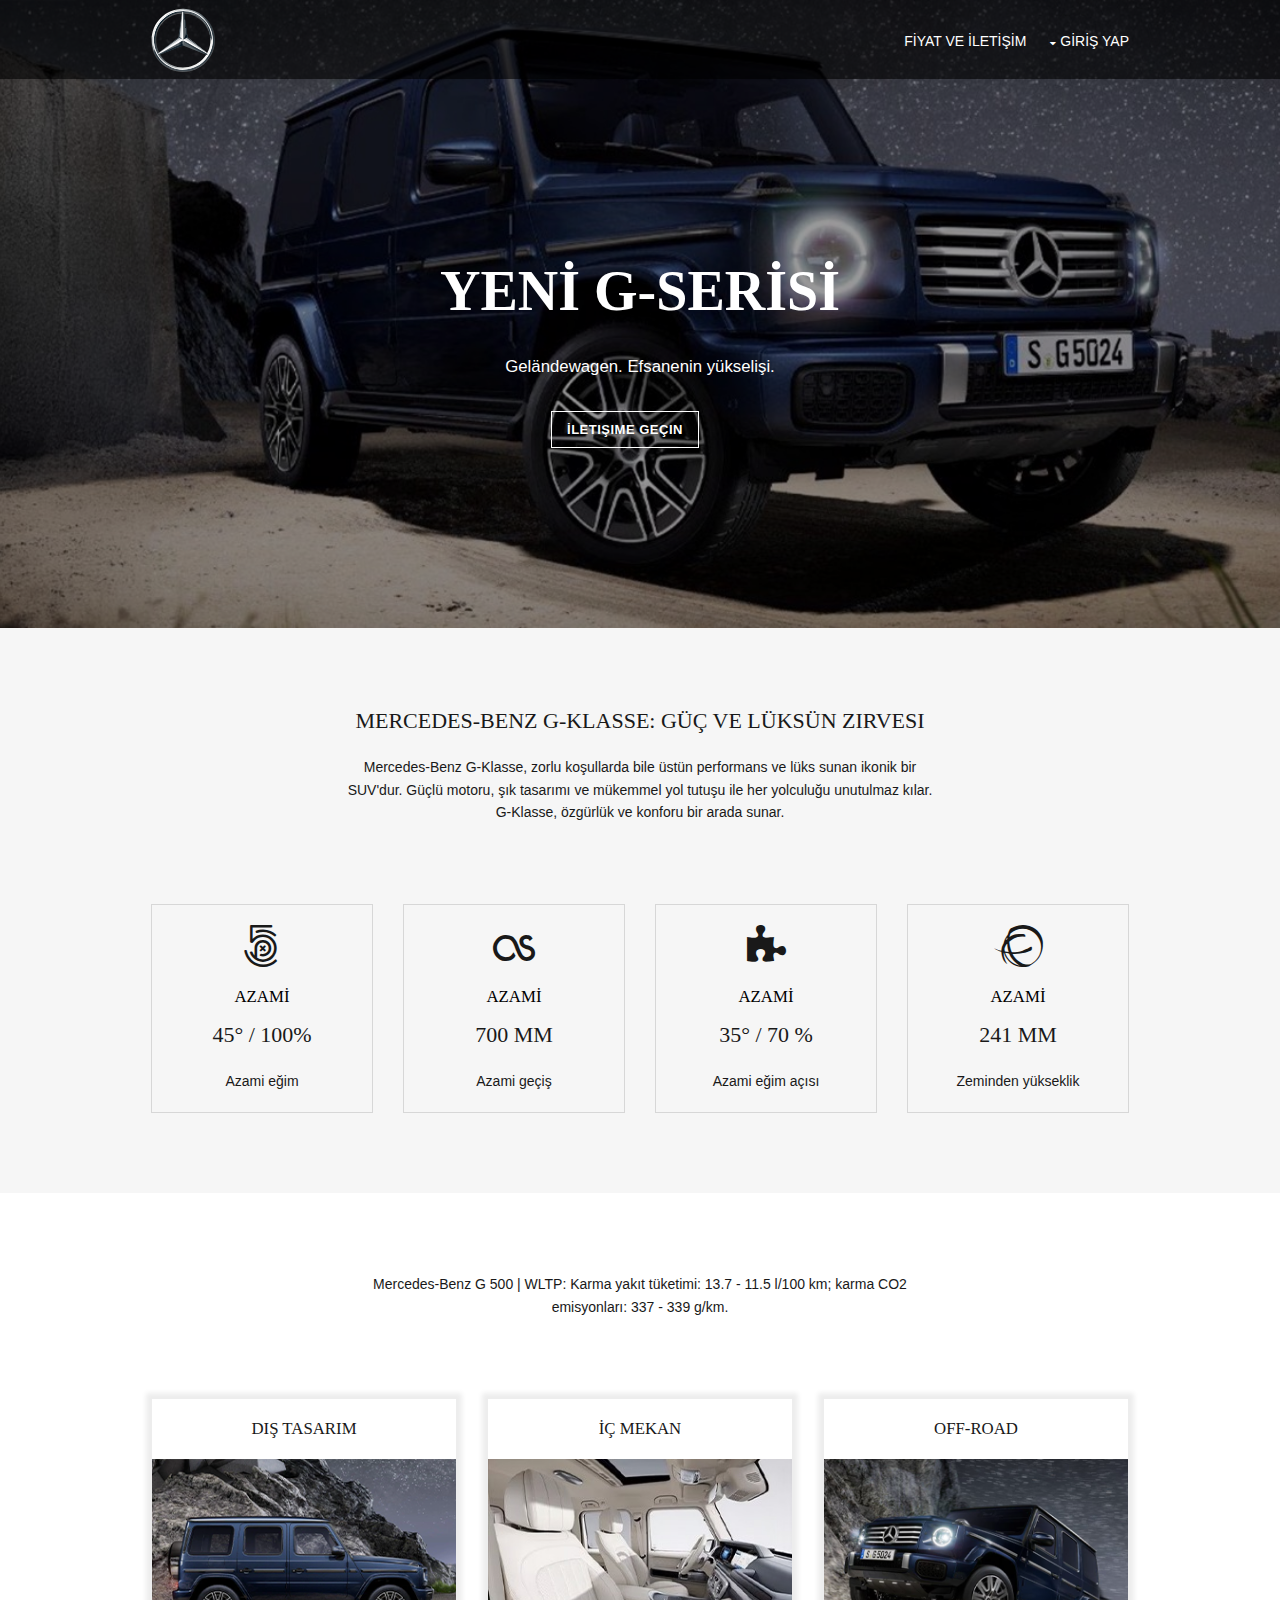
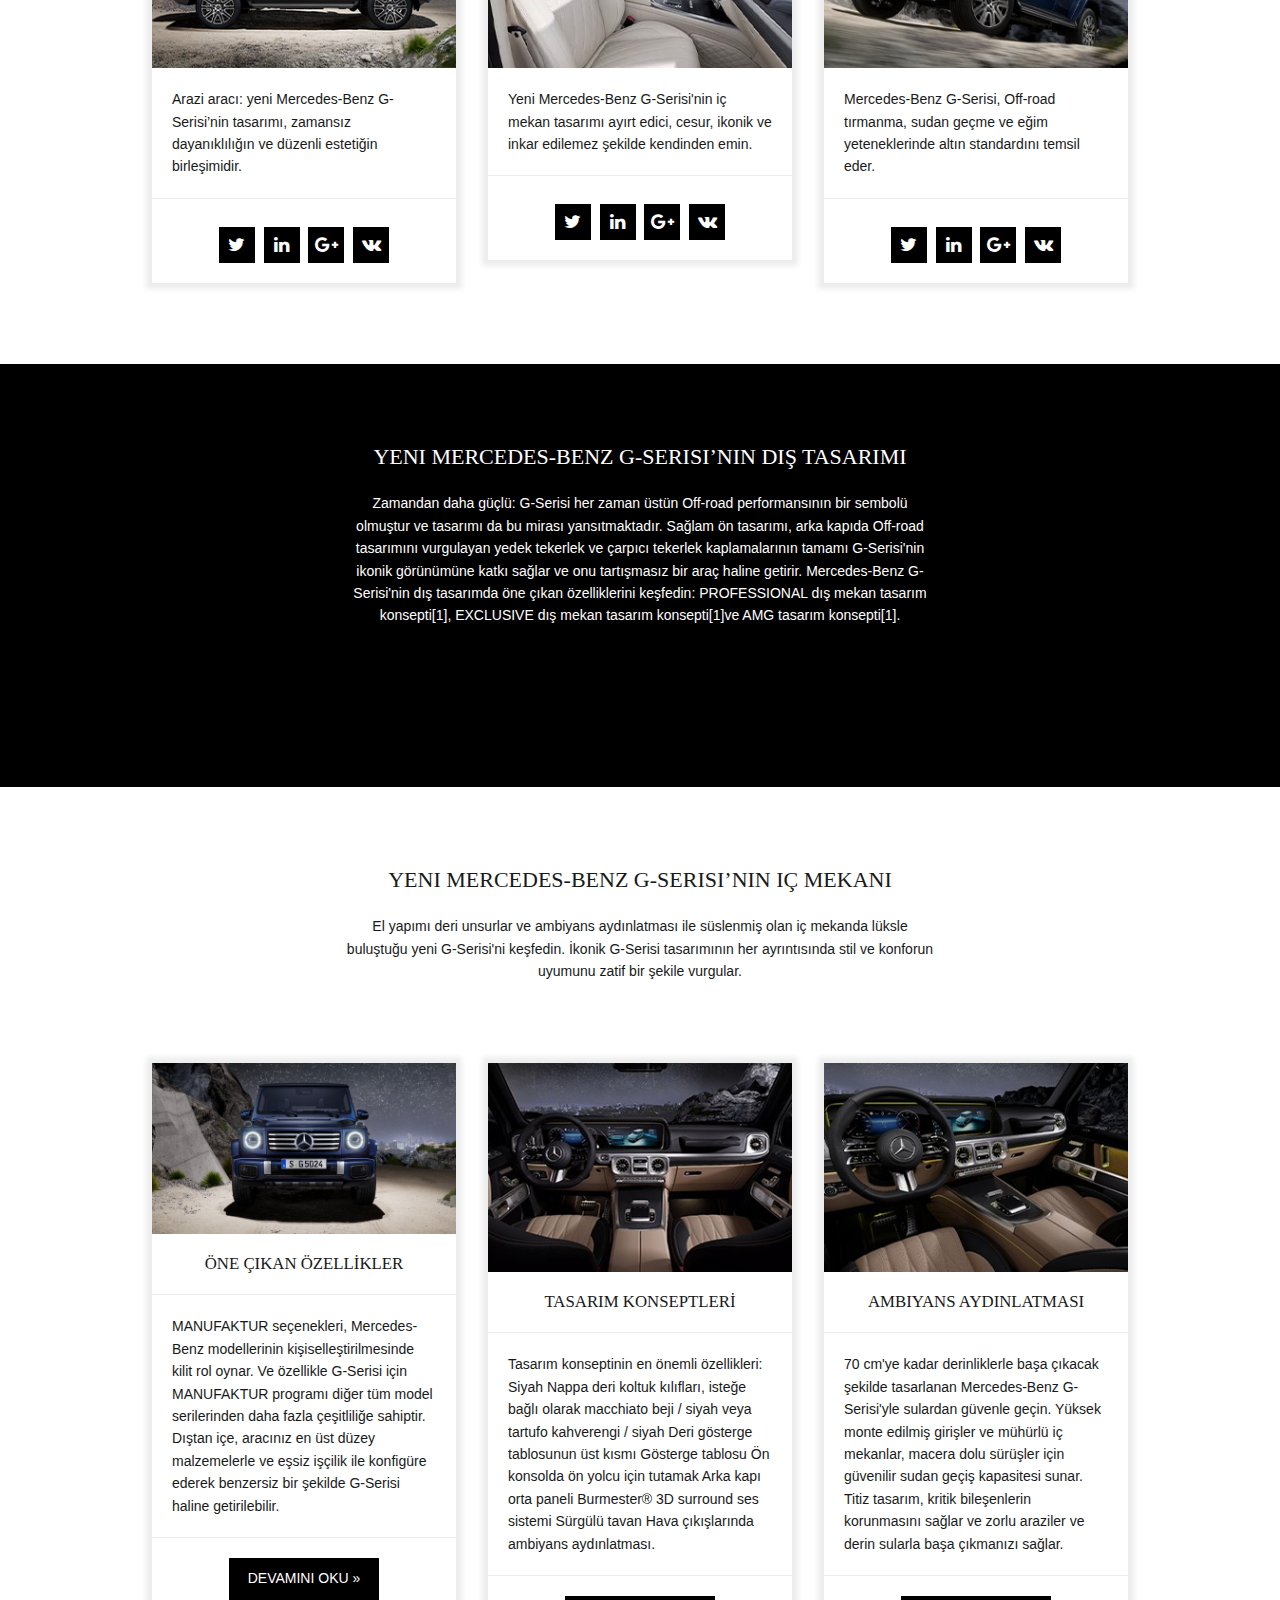
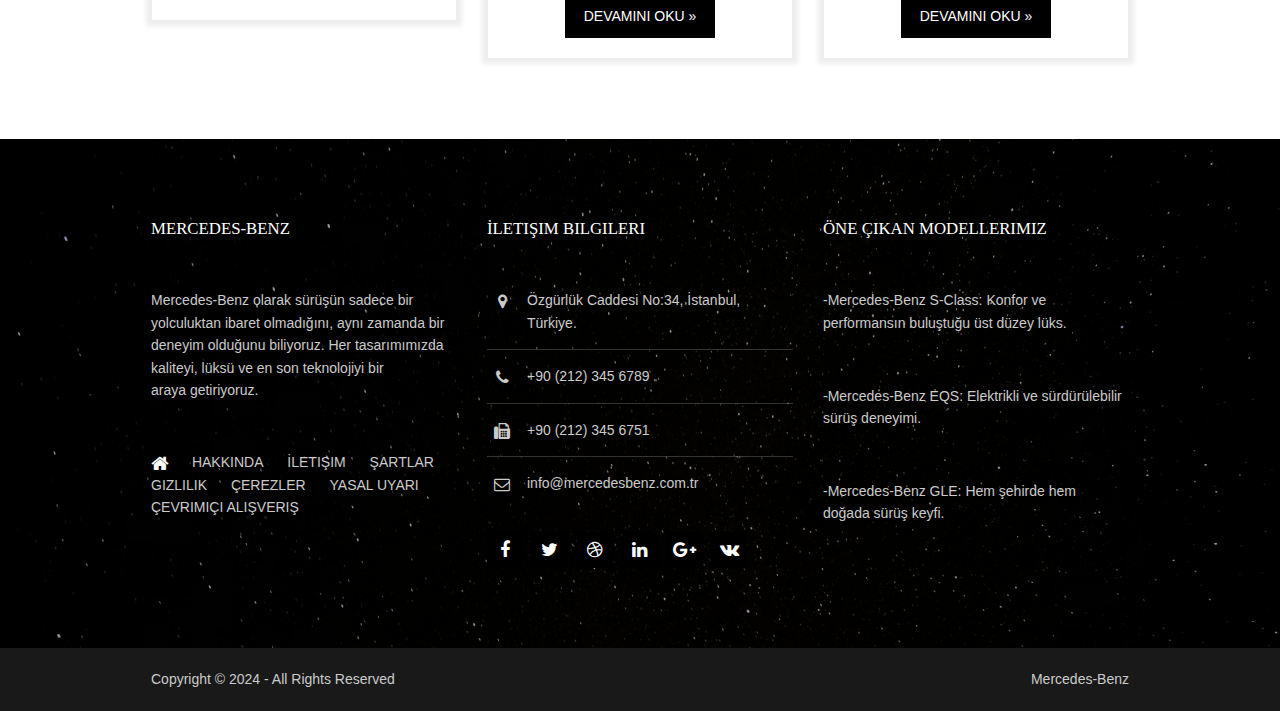
==== index.html @ 1eea007c "Add files via upload" ====
<!DOCTYPE html>
<!--
Template Name: Basend
Author: <a href="http://www.os-templates.com/">OS Templates</a>
Author URI: http://www.os-templates.com/
Licence: Free to use under our free template licence terms
Licence URI: http://www.os-templates.com/template-terms
-->
<html lang="EN">
  <head>
    <title>G-Serisi | Mercedes-Benz</title>
    <meta charset="utf-8" />
    <meta
      name="viewport"
      content="width=device-width, initial-scale=1.0, maximum-scale=1.0, user-scalable=no"
    />
    <link
      href="layout/styles/layout.css"
      rel="stylesheet"
      type="text/css"
      media="all"
    />
  </head>
  <body id="top">
    <!-- Top Background Image Wrapper -->
    <div
      class="bgded overlay"
      style="background-image: url('images/demo/backgrounds/01.png')"
    >
      <div class="wrapper row1">
        <header id="header" class="hoc clear">
          <div id="logo" class="fl_left">
            <h1><img src="images/logo.svg" /></h1>
          </div>
          <nav id="mainav" class="fl_right">
            <ul class="clear">
              <li class="active"><a href="index.html">Fİyat ve İletİşİm</a></li>
              <li>
                <a class="drop" href="#">Gİrİş Yap</a>
              </li>
            </ul>
          </nav>
        </header>
      </div>
      <section id="pageintro" class="hoc clear">
        <div>
          <h2 class="heading">Yenİ G-Serİsİ</h2>
          <p>Geländewagen. Efsanenin yükselişi.</p>
          <footer><a href="#" class="button">İletişime geçin</a></footer>

      </section>
    </div>
    <div class="wrapper row2">
      <section class="hoc container clear">
        <div class="sectiontitle">
          <h6 class="heading">Mercedes-Benz G-Klasse: Güç ve Lüksün Zirvesi</h6>
          <br />
          <p>
            Mercedes-Benz G-Klasse, zorlu koşullarda bile üstün performans ve
            lüks sunan ikonik bir SUV'dur. Güçlü motoru, şık tasarımı ve
            mükemmel yol tutuşu ile her yolculuğu unutulmaz kılar. G-Klasse,
            özgürlük ve konforu bir arada sunar.
          </p>
        </div>
        <ul class="nospace group services">
          <li class="one_quarter first">
            <article>
              <a href="#"><i class="fa fa-3x fa-500px"></i></a>
              <h6 class="heading font-x1"><a href="#">Azamİ</a></h6>
              <h2>45° / 100%</h2>
              <br />
              <p>Azami eğim</p>
            </article>
          </li>
          <li class="one_quarter">
            <article>
              <a href="#"><i class="fa fa-3x fa-lastfm"></i></a>
              <h6 class="heading font-x1"><a href="#">Azamİ</a></h6>
              <h2>700 mm</h2>
              <br />
              <p>Azami geçiş</p>
            </article>
          </li>
          <li class="one_quarter">
            <article>
              <a href="#"><i class="fa fa-3x fa-puzzle-piece"></i></a>
              <h6 class="heading font-x1"><a href="#">Azamİ</a></h6>
              <h2>35° / 70 %</h2>
              <br />
              <p>Azami eğim açısı</p>
            </article>
          </li>
          <li class="one_quarter">
            <article>
              <a href="#"><i class="fa fa-3x fa-ravelry"></i></a>
              <h6 class="heading font-x1"><a href="#">Azamİ</a></h6>
              <h2>241 mm</h2>
              <br />
              <p>Zeminden yükseklik</p>
            </article>
          </li>
        </ul>
        <div class="clear"></div>
      </section>
    </div>
    <div class="wrapper row3">
      <main class="hoc container clear">
        <div class="sectiontitle">
          <h6 class="heading"></h6>
          <p>
            Mercedes-Benz G 500 | WLTP: Karma yakıt tüketimi: 13.7 - 11.5 l/100
            km; karma CO2 emisyonları: 337 - 339 g/km.
          </p>
        </div>
        <div class="group excerpts">
          <article class="one_third first">
            <div class="hgroup">
              <h6 class="heading">DIŞ TASARIM</h6>
            </div>
            <figure>
              <a href="#"><img src="images/demo/320x220.png" alt="" /></a>
            </figure>
            <div class="txtwrap">
              <p>
                Arazi aracı: yeni Mercedes-Benz G-Serisi’nin tasarımı, zamansız
                dayanıklılığın ve düzenli estetiğin birleşimidir.
              </p>
            </div>
            <footer>
              <ul class="faico clear">
                <li>
                  <a class="faicon-twitter" href="#"
                    ><i class="fa fa-twitter"></i
                  ></a>
                </li>
                <li>
                  <a class="faicon-linkedin" href="#"
                    ><i class="fa fa-linkedin"></i
                  ></a>
                </li>
                <li>
                  <a class="faicon-google-plus" href="#"
                    ><i class="fa fa-google-plus"></i
                  ></a>
                </li>
                <li>
                  <a class="faicon-vk" href="#"><i class="fa fa-vk"></i></a>
                </li>
              </ul>
            </footer>
          </article>
          <article class="one_third">
            <div class="hgroup">
              <h6 class="heading">İÇ MEKAN</h6>
            </div>
            <figure>
              <a href="#"><img src="images/1.jpg" alt="" /></a>
            </figure>
            <div class="txtwrap">
              <p>
                Yeni Mercedes-Benz G-Serisi'nin iç mekan tasarımı ayırt edici,
                cesur, ikonik ve inkar edilemez şekilde kendinden emin.
              </p>
            </div>
            <footer>
              <ul class="faico clear">
                <li>
                  <a class="faicon-twitter" href="#"
                    ><i class="fa fa-twitter"></i
                  ></a>
                </li>
                <li>
                  <a class="faicon-linkedin" href="#"
                    ><i class="fa fa-linkedin"></i
                  ></a>
                </li>
                <li>
                  <a class="faicon-google-plus" href="#"
                    ><i class="fa fa-google-plus"></i
                  ></a>
                </li>
                <li>
                  <a class="faicon-vk" href="#"><i class="fa fa-vk"></i></a>
                </li>
              </ul>
            </footer>
          </article>
          <article class="one_third">
            <div class="hgroup">
              <h6 class="heading">Off-ROAD</h6>
            </div>
            <figure>
              <a href="#"><img src="images/2.jpg" alt="" /></a>
            </figure>
            <div class="txtwrap">
              <p>
                Mercedes-Benz G-Serisi, Off-road tırmanma, sudan geçme ve eğim
                yeteneklerinde altın standardını temsil eder.
              </p>
            </div>
            <footer>
              <ul class="faico clear">
                <li>
                  <a class="faicon-twitter" href="#"
                    ><i class="fa fa-twitter"></i
                  ></a>
                </li>
                <li>
                  <a class="faicon-linkedin" href="#"
                    ><i class="fa fa-linkedin"></i
                  ></a>
                </li>
                <li>
                  <a class="faicon-google-plus" href="#"
                    ><i class="fa fa-google-plus"></i
                  ></a>
                </li>
                <li>
                  <a class="faicon-vk" href="#"><i class="fa fa-vk"></i></a>
                </li>
              </ul>
            </footer>
          </article>
        </div>
        <div class="clear"></div>
      </main>
    </div>
    <div class="wrapper overlay coloured">
      <section class="hoc container clear">
        <div class="sectiontitle">
          <h6 class="heading">YENI MERCEDES-BENZ G-SERISI’NIN DIŞ TASARIMI</h6>
          <br />
          <p>
            Zamandan daha güçlü: G-Serisi her zaman üstün Off-road
            performansının bir sembolü olmuştur ve tasarımı da bu mirası
            yansıtmaktadır. Sağlam ön tasarımı, arka kapıda Off-road tasarımını
            vurgulayan yedek tekerlek ve çarpıcı tekerlek kaplamalarının tamamı
            G-Serisi'nin ikonik görünümüne katkı sağlar ve onu tartışmasız bir
            araç haline getirir. Mercedes-Benz G-Serisi'nin dış tasarımda öne
            çıkan özelliklerini keşfedin: PROFESSIONAL dış mekan tasarım
            konsepti[1], EXCLUSIVE dış mekan tasarım konsepti[1]ve AMG tasarım
            konsepti[1].
          </p>
        </div>
        <div class="clear"></div>
      </section>
    </div>
    <div class="wrapper row3">
      <section class="hoc container clear">
        <div class="sectiontitle">
          <h6 class="heading">YENI MERCEDES-BENZ G-SERISI’NIN IÇ MEKANI</h6>
          <br>
          <p>
            El yapımı deri unsurlar ve ambiyans aydınlatması ile süslenmiş olan
            iç mekanda lüksle buluştuğu yeni G-Serisi'ni keşfedin. İkonik
            G-Serisi tasarımının her ayrıntısında stil ve konforun uyumunu zatif
            bir şekile vurgular.
          </p>
        </div>
        <div class="group excerpts">
          <article class="one_third first">
            <figure>
              <img src="images/3.jpg" alt="" />
            </figure>
            <div class="hgroup">
              <h4 class="heading">ÖNE ÇIKAN ÖZELLİKLER</h4>
            </div>
            <div class="txtwrap">
              <p>
                MANUFAKTUR seçenekleri, Mercedes-Benz modellerinin
                kişiselleştirilmesinde kilit rol oynar. Ve özellikle G-Serisi
                için MANUFAKTUR programı diğer tüm model serilerinden daha fazla
                çeşitliliğe sahiptir. Dıştan içe, aracınız en üst düzey
                malzemelerle ve eşsiz işçilik ile konfigüre ederek benzersiz bir
                şekilde G-Serisi haline getirilebilir.
              </p>
            </div>
            <footer><a class="btn" href="#">DEVAMINI OKU &raquo;</a></footer>
          </article>
          <article class="one_third">
            <figure>
              <img src="images/4.jpg" alt="" />
            </figure>
            <div class="hgroup">
              <h4 class="heading">TASARIM KONSEPTLERİ</h4>
            </div>
            <div class="txtwrap">
              <p>
                Tasarım konseptinin en önemli özellikleri: Siyah Nappa deri
                koltuk kılıfları, isteğe bağlı olarak macchiato beji / siyah
                veya tartufo kahverengi / siyah Deri gösterge tablosunun üst
                kısmı Gösterge tablosu Ön konsolda ön yolcu için tutamak Arka
                kapı orta paneli Burmester® 3D surround ses sistemi Sürgülü
                tavan Hava çıkışlarında ambiyans aydınlatması.
              </p>
            </div>
            <footer><a class="btn" href="#">DEVAMINI OKU &raquo;</a></footer>
          </article>
          <article class="one_third">
            <figure>
              <img src="images/5.jpg" alt="" />
            </figure>
            <div class="hgroup">
              <h4 class="heading">AMBIYANS AYDINLATMASI</h4>
            </div>
            <div class="txtwrap">
              <p>
                70 cm'ye kadar derinliklerle başa çıkacak şekilde tasarlanan
                Mercedes-Benz G-Serisi'yle sulardan güvenle geçin. Yüksek monte
                edilmiş girişler ve mühürlü iç mekanlar, macera dolu sürüşler
                için güvenilir sudan geçiş kapasitesi sunar. Titiz tasarım,
                kritik bileşenlerin korunmasını sağlar ve zorlu araziler ve
                derin sularla başa çıkmanızı sağlar.
              </p>
            </div>
            <footer><a class="btn" href="#">DEVAMINI OKU &raquo;</a></footer>
          </article>
        </div>
        <div class="clear"></div>
      </section>
    </div>
    <div
      class="wrapper row4 bgded overlay"
      style="background-image: url('images/demo/backgrounds/02.png')"
    >
      <footer id="footer" class="hoc clear">
        <div class="one_third first">
            <h6 class="heading">Mercedes-Benz</h6>
            <p>
              Mercedes-Benz olarak sürüşün sadece bir yolculuktan ibaret olmadığını, aynı zamanda bir deneyim olduğunu biliyoruz. Her tasarımımızda kaliteyi, lüksü ve en son teknolojiyi bir araya getiriyoruz.
            </p>
            <p class="btmspace-50">
              
            </p>
            <nav>
              <ul class="nospace">
                <li>
                  <a href="index.html"><i class="fa fa-lg fa-home"></i></a>
                </li>
                <li><a href="#">Hakkında</a></li>
                <li><a href="#">İletişim</a></li>
                <li><a href="#">Şartlar</a></li>
                <li><a href="#">Gizlilik</a></li>
                <li><a href="#">Çerezler</a></li>
                <li><a href="#">Yasal Uyarı</a></li>
                <li><a href="#">Çevrimiçi Alışveriş</a></li>
              </ul>
            </nav>
          </div>
          <div class="one_third">
            <h6 class="heading">İLETIŞIM BILGILERI</h6>
            <ul class="nospace btmspace-30 linklist contact">
              <li>
                <i class="fa fa-map-marker"></i>
                <address>Özgürlük Caddesi No:34, İstanbul, Türkiye.</address>
              </li>
              <li><i class="fa fa-phone"></i> +90 (212) 345 6789 </li>
              <li><i class="fa fa-fax"></i> +90 (212) 345 6751</li>
              <li><i class="fa fa-envelope-o"></i> info@mercedesbenz.com.tr</li>
            </ul>
            <ul class="faico clear">
              <li>
                <a class="faicon-facebook" href="#"
                  ><i class="fa fa-facebook"></i
                ></a>
              </li>
              <li>
                <a class="faicon-twitter" href="#"
                  ><i class="fa fa-twitter"></i
                ></a>
              </li>
              <li>
                <a class="faicon-dribble" href="#"
                  ><i class="fa fa-dribbble"></i
                ></a>
              </li>
              <li>
                <a class="faicon-linkedin" href="#"
                  ><i class="fa fa-linkedin"></i
                ></a>
              </li>
              <li>
                <a class="faicon-google-plus" href="#"
                  ><i class="fa fa-google-plus"></i
                ></a>
              </li>
              <li>
                <a class="faicon-vk" href="#"><i class="fa fa-vk"></i></a>
              </li>
            </ul>
          </div>
          <div class="one_third">
            <h6 class="heading">ÖNE ÇIKAN MODELLERIMIZ</h6>
              <p></p> 
                -Mercedes-Benz S-Class: Konfor ve performansın buluştuğu üst düzey lüks.</p>
                <br /></p>
                <p> -Mercedes-Benz EQS: Elektrikli ve sürdürülebilir sürüş deneyimi. </p>
                <br />              
                <p> -Mercedes-Benz GLE: Hem şehirde hem doğada sürüş keyfi.</p>
              </p>
            </article>
          </div>
        </footer>
      </div>
      <div class="wrapper row5">
        <div id="copyright" class="hoc clear">
          <p class="fl_left">
            Copyright &copy; 2024 - All 
            <a href="#">Rights Reserved</a>
          </p>
          <p class="fl_right">
            Mercedes-Benz
            <a
              target="_blank"
              href="http://www.os-templates.com/"
              title="Free Website Templates"
              ></a
            >
          </p>
        </div>
      </div>
      <a id="backtotop" href="#top"><i class="fa fa-chevron-up"></i></a>
      <!-- JAVASCRIPT -->
      <script src="layout/scripts/jquery.min.js"></script>
      <script src="layout/scripts/jquery.backtotop.js"></script>
      <script src="layout/scripts/jquery.mobilemenu.js"></script>
    </body>
  </html>
---- layout/styles/layout.css ----
@charset "utf-8";
/*
Template Name: Basend
Author: <a href="http://www.os-templates.com/">OS Templates</a>
Author URI: http://www.os-templates.com/
Licence: Free to use under our free template licence terms
Licence URI: http://www.os-templates.com/template-terms
File: Layout CSS
*/

@import url("font-awesome.min.css");
@import url("framework.css");

/* Rows
--------------------------------------------------------------------------------------------------------------- */
.row1, .row1 a{}
.row2, .row2 a{}
.row3, .row3 a{}
.row4, .row4 a{}
.row5, .row5 a{}


/* Header
--------------------------------------------------------------------------------------------------------------- */
#header{}

#header #logo{margin:8px 0 0 0;}
#header #logo h1{margin:0; padding:0; font-size:22px;}


/* Page Intro
--------------------------------------------------------------------------------------------------------------- */
#pageintro{padding:180px 0; text-align:center;}

#pageintro > div{display:block; max-width:60%; margin:0 auto;}
#pageintro > div *{line-height:normal;}
#pageintro .heading{margin:0 0 30px 0; padding:0; font-size:4rem; font-weight:700;}
#pageintro p{margin:0; font-size:1.2rem; line-height:2rem;}
#pageintro footer{margin-top:30px;}


/* Content Area
--------------------------------------------------------------------------------------------------------------- */
.container{padding:80px 0;}

/* Content */
.container .content{}

.sectiontitle{display:block; max-width:60%; margin:0 auto 80px; text-align:center;}
.sectiontitle *{margin:0;}

.services{text-align:center;}
.services li article{padding:20px; border:1px solid;}
.services li article *{margin:0; padding:0;}
.services li article i{margin-bottom:20px;}
.services li article .heading{margin-bottom:15px; font-size:1.2rem;}
.services li article p{}

.excerpts{}
.excerpts article{border:1px solid;}
.excerpts article figure{display:block; position:relative;}
.excerpts article figure img{}
.excerpts article figure figcaption{position:absolute; top:10px; left:10px; width:50px;}
.excerpts article figure figcaption *{display:block; margin:0; padding:0; text-align:center; text-transform:uppercase; font-style:normal; line-height:1;}
.excerpts article figure figcaption time{width:100%;}
.excerpts article figure figcaption time strong{padding:12px 0; font-size:18px;}
.excerpts article figure figcaption time em{padding:8px 0;}

/* If the image (figure) has the header (hgroup) immediately after it, the header will be given a bottom border */
.excerpts article figure + .hgroup{border-bottom:1px solid;}

/* If the header (hgroup) has a linked image (figure a) then the link will have an overlay on hover */
.excerpts article .hgroup + figure > a{display:inline-block; position:relative; max-width:100%;}
.excerpts article .hgroup + figure > a::before, .excerpts article .hgroup + figure > a::after{display:block; position:absolute; content:""; text-align:center; opacity:0;}
.excerpts article .hgroup + figure > a::before{top:0; right:0; bottom:0; left:0;}
.excerpts article .hgroup + figure > a::after{top:50%; left:50%; width:50px; height:50px; line-height:50px; margin:-25px 0 0 -25px; content:"\f06e";/* fa-eye */ font-family:"FontAwesome"; font-size:36px;}
.excerpts article .hgroup + figure > a:hover::before, .excerpts article .hgroup + figure > a:hover::after{opacity:1;}

.excerpts article .hgroup, .excerpts article .txtwrap, .excerpts article footer{padding:20px;}
.excerpts article .hgroup, .excerpts article footer{text-align:center;}
.excerpts article .hgroup .heading{margin:0; font-size:1.2rem; text-align:center;}
.excerpts article .hgroup em{display:block; font-size:.8rem; font-style:normal;}
.excerpts article .hgroup .meta{text-align:center;}
.excerpts article .hgroup .meta li{display:inline-block; font-size:.8rem;}
.excerpts article .hgroup .meta li::after{margin-left:5px; content:"/";}
.excerpts article .hgroup .meta li:last-child::after{margin:0; content:"";}
.excerpts article .txtwrap *{margin:0; padding:0;}
.excerpts article footer{border-top:1px solid;}

#stats{text-align:center;}
#stats li *{margin:0; padding:0;}
#stats li i{margin-bottom:30px;}
#stats li p:first-of-type{margin-bottom:15px; text-transform:uppercase;}
#stats li p:last-of-type{font-size:32px; font-weight:700;}

/* Comments */
#comments ul{margin:0 0 40px 0; padding:0; list-style:none;}
#comments li{margin:0 0 10px 0; padding:15px;}
#comments .avatar{float:right; margin:0 0 10px 10px; padding:3px; border:1px solid;}
#comments address{font-weight:bold;}
#comments time{font-size:smaller;}
#comments .comcont{display:block; margin:0; padding:0;}
#comments .comcont p{margin:10px 5px 10px 0; padding:0;}

#comments form{display:block; width:100%;}
#comments input, #comments textarea{width:100%; padding:10px; border:1px solid;}
#comments textarea{overflow:auto;}
#comments div{margin-bottom:15px;}
#comments input[type="submit"], #comments input[type="reset"]{display:inline-block; width:auto; min-width:150px; margin:0; padding:8px 5px; cursor:pointer;}

/* Sidebar */
.container .sidebar{}

.sidebar .sdb_holder{margin-bottom:50px;}
.sidebar .sdb_holder:last-child{margin-bottom:0;}


/* Footer
--------------------------------------------------------------------------------------------------------------- */
#footer{padding:80px 0;}

#footer .heading{margin-bottom:50px; font-size:1.2rem;}

#footer nav{margin-bottom:30px; text-transform:uppercase;}
#footer nav ul{}
#footer nav ul li{display:inline-block; margin-right:20px;}
#footer nav ul li:last-child{margin-right:0;}

#footer .linklist li{display:block; margin-bottom:15px; padding:0 0 15px 0; border-bottom:1px solid;}
#footer .linklist li:last-child{margin:0; padding:0; border:none;}
#footer .linklist li::before, #footer .linklist li::after{display:table; content:"";}
#footer .linklist li, #footer .linklist li::after{clear:both;}

#footer .contact{}
#footer .contact.linklist li, #footer .contact.linklist li:last-child{position:relative; padding-left:40px;}
#footer .contact li *{margin:0; padding:0; line-height:1.6;}
#footer .contact li i{display:block; position:absolute; top:0; left:0; width:30px; font-size:16px; text-align:center;}


/* Copyright
--------------------------------------------------------------------------------------------------------------- */
#copyright{padding:20px 0;}
#copyright *{margin:0; padding:0;}


/* Transition Fade
This gives a smooth transition to "ALL" elements used in the layout - other than the navigation form used in mobile devices
If you don't want it to fade all elements, you have to list the ones you want to be faded individually
Delete it completely to stop fading
--------------------------------------------------------------------------------------------------------------- */
*, *::before, *::after{transition:all .3s ease-in-out;}
#mainav form *{transition:none !important;}


/* Navigation
--------------------------------------------------------------------------------------------------------------- */
nav ul, nav ol{margin:0; padding:0; list-style:none;}

#mainav, #breadcrumb, .sidebar nav{line-height:normal;}
#mainav .drop::after, #mainav li li .drop::after, #breadcrumb li a::after, .sidebar nav a::after{position:absolute; font-family:"FontAwesome"; font-size:10px; line-height:10px;}

/* Top Navigation */
#mainav{}
#mainav ul.clear{margin-top:3px;}
#mainav ul{text-transform:uppercase;}
#mainav ul ul{z-index:9999; position:absolute; width:180px; text-transform:none;}
#mainav ul ul ul{left:180px; top:0;}
#mainav li{display:inline-block; position:relative; margin:0 15px 0 0; padding:0;}
#mainav li:last-child{margin-right:0;}
#mainav li li{width:100%; margin:0;}
#mainav li a{display:block; padding:30px 0;}
#mainav li li a{border:solid; border-width:0 0 1px 0;}
#mainav .drop{padding-left:15px;}
#mainav li li a, #mainav li li .drop{display:block; margin:0; padding:10px 15px;}
#mainav .drop::after, #mainav li li .drop::after{content:"\f0d7";}
#mainav .drop::after{top:35px; left:5px;}
#mainav li li .drop::after{top:15px; left:5px;}
#mainav ul ul{visibility:hidden; opacity:0;}
#mainav ul li:hover > ul{visibility:visible; opacity:1;}

#mainav form{display:none; margin:0; padding:0;}
#mainav form select, #mainav form select option{display:block; cursor:pointer; outline:none;}
#mainav form select{width:100%; padding:5px; border:1px solid;}
#mainav form select option{margin:5px; padding:0; border:none;}

/* Breadcrumb */
#breadcrumb{padding:120px 0 30px;}
#breadcrumb ul{margin:0; padding:0; list-style:none; text-transform:uppercase;}
#breadcrumb li{display:inline-block; margin:0 6px 0 0; padding:0;}
#breadcrumb li a{display:block; position:relative; margin:0; padding:0 12px 0 0; font-size:12px;}
#breadcrumb li a::after{top:3px; right:0; content:"\f101";}
#breadcrumb li:last-child a{margin:0; padding:0;}
#breadcrumb li:last-child a::after{display:none;}

/* Sidebar Navigation */
.sidebar nav{display:block; width:100%;}
.sidebar nav li{margin:0 0 3px 0; padding:0;}
.sidebar nav a{display:block; position:relative; margin:0; padding:5px 10px 5px 15px; text-decoration:none; border:solid; border-width:0 0 1px 0;}
.sidebar nav a::after{top:9px; left:5px; content:"\f101";}
.sidebar nav ul ul a{padding-left:35px;}
.sidebar nav ul ul a::after{left:25px;}
.sidebar nav ul ul ul a{padding-left:55px;}
.sidebar nav ul ul ul a::after{left:45px;}

/* Pagination */
.pagination{display:block; width:100%; text-align:center; clear:both;}
.pagination li{display:inline-block; margin:0 2px 0 0;}
.pagination li:last-child{margin-right:0;}
.pagination a, .pagination strong{display:block; padding:8px 11px; border:1px solid; background-clip:padding-box; font-weight:normal;}

/* Back to Top */
#backtotop{z-index:999; display:inline-block; position:fixed; visibility:hidden; bottom:20px; right:20px; width:36px; height:36px; line-height:36px; font-size:16px; text-align:center; opacity:.2;}
#backtotop i{display:block; width:100%; height:100%; line-height:inherit;}
#backtotop.visible{visibility:visible; opacity:.5;}
#backtotop:hover{opacity:1;}


/* Tables
--------------------------------------------------------------------------------------------------------------- */
table, th, td{border:1px solid; border-collapse:collapse; vertical-align:top;}
table, th{table-layout:auto;}
table{width:100%; margin-bottom:15px;}
th, td{padding:5px 8px;}
td{border-width:0 1px;}


/* Gallery
--------------------------------------------------------------------------------------------------------------- */
#gallery{display:block; width:100%; margin-bottom:50px;}
#gallery figure figcaption{display:block; width:100%; clear:both;}
#gallery li{margin-bottom:30px;}


/* Font Awesome Social Icons
--------------------------------------------------------------------------------------------------------------- */
.faico{margin:0; padding:0; list-style:none;}
.faico li{display:inline-block; margin:8px 5px 0 0; padding:0; line-height:normal;}
.faico li:last-child{margin-right:0;}
.faico a{display:inline-block; width:36px; height:36px; line-height:36px; font-size:18px; text-align:center;}

.faico a{color:#FFFFFF; background-color:#000;}

.faicon-dribble:hover{background-color:#EA4C89;}
.faicon-facebook:hover{background-color:#3B5998;}
.faicon-google-plus:hover{background-color:#DB4A39;}
.faicon-linkedin:hover{background-color:#0E76A8;}
.faicon-twitter:hover{background-color:#00ACEE;}
.faicon-vk:hover{background-color:#4E658E;}

/* Colours
--------------------------------------------------------------------------------------------------------------- */
body{color:#CBCBCB; background-color:#191919;}
a{color:#000000;}
a:active, a:focus{background:transparent;}/* IE10 + 11 Bugfix - prevents grey background */
hr, .borderedbox{border-color:#D7D7D7;}
label span{color:#FF0000; background-color:inherit;}
input:focus, textarea:focus, *:required:focus{border-color:#000000;}
.overlay{color:#FFFFFF; background-color:inherit;}
.overlay::after{color:inherit; background-color:rgba(0,0,0,.4);}
.overlay.coloured::after{background-color:#000000;}





.button {
    font-size: 13px;             /* Medium font size for emphasis */
    font-weight: bold;           /* Bold text for readability */
    color: #FFF;                /* Black text color */
    padding: 10px 15px;          /* Padding to make it look like a button */
	margin-left: -30px;
    border: 1px solid #FFF;     /* Black border around the text */
    text-transform: uppercase;   /* Makes text all caps for emphasis */
    display: inline-block;       /* Keeps the text's background around its area */
    letter-spacing: 0.5px;       /* Slight letter spacing for a clean look */
    background-color: transparent;     /* White background to match black text */
    cursor: pointer;             /* Changes cursor to pointer on hover */
    transition: 0.3s ease;       /* Smooth transition for hover effect */
}

.button:hover {               /* White text on hover */    /* Black background on hover */
    border-color: transparent;         /* Changes border color to white */
}







.btn, .btn.inverse:hover{color:#FFFFFF; background-color:#000000; border-color:#000000;}
.btn:hover, .btn.inverse{color:inherit; background-color:inherit; border-color:inherit;}




/* Rows */
.row1{color:#FFFFFF; background-color:rgba(0,0,0,.60);}
.row2{color:#191919; background-color:#F6F6F6;}
.row3{color:#191919; background-color:#FFFFFF;}
.row4{color:#CBCBCB;}
.row5, .row5 a{color:#CBCBCB; background-color:#191919;}


/* Header */
#header #logo a{color:inherit;}


/* Content Area */
.services li article{border-color:#D7D7D7;}
.services li article > a{color:inherit;}
.services li article:hover > a i{color:#000000;}

.excerpts article{border-color:#EDEDED; box-shadow:0px 0px 5px 5px #EDEDED;}/* There is sadly no box-shadow-color, so the full tag is here */
.excerpts article:hover{border-color:#000000; box-shadow:0px 0px 5px 5px #000000;}

.excerpts article figure figcaption{color:#FFFFFF;}
.excerpts article figure figcaption time strong{color:#000000; background-color:#EDEDED;}
.excerpts article figure figcaption time em{color:#000000; background-color:#DADADA;}
.excerpts article figure + .hgroup, .excerpts article footer{border-color:#EDEDED;}
.excerpts article .hgroup + figure > a{color:inherit;}
.excerpts article .hgroup + figure > a:hover::before{background:rgba(0,0,0,.2);}
.excerpts article .hgroup + figure > a:hover::after{color:#FFFFFF;}


/* Footer */
#footer .heading{color:#FFFFFF;}
#footer hr, #footer .borderedbox, #footer .linklist li{border-color:rgba(255,255,255,.2);}
#footer nav a{color:inherit;}
#footer nav li:first-child a, #footer nav a:hover{color:#FFF;}


/* Navigation */
#mainav li a{color:inherit;}
#mainav .active a, #mainav a:hover, #mainav li:hover > a{color:#FFF; background-color:inherit;}
#mainav li li a, #mainav .active li a{color:#FFFFFF; background-color:rgba(0,0,0,.5); border-color:rgba(0,0,0,.1);}
#mainav li li:hover > a, #mainav .active .active > a{color:#FFFFFF; background-color:#000000;}
#mainav form select{color:#FFFFFF; background-color:#000000; border-color:rgba(255,255,255,.2);}

#breadcrumb a{color:inherit; background-color:inherit;}
#breadcrumb li:last-child a{color:#000000;}

.container .sidebar nav a{color:inherit; border-color:#D7D7D7;}
.container .sidebar nav a:hover{color:#000000;}

.pagination a, .pagination strong{border-color:#D7D7D7;}
.pagination .current *{color:#FFFFFF; background-color:#000000;}

#backtotop{color:#FFFFFF; background-color:#000000;}


/* Tables + Comments */
table, th, td, #comments .avatar, #comments input, #comments textarea{border-color:#D7D7D7;}
#comments input:focus, #comments textarea:focus, #comments *:required:focus{border-color:#000000;}
th{color:#FFFFFF; background-color:#373737;}
tr, #comments li, #comments input[type="submit"], #comments input[type="reset"]{color:inherit; background-color:#FBFBFB;}
tr:nth-child(even), #comments li:nth-child(even){color:inherit; background-color:#F7F7F7;}
table a, #comments a{background-color:inherit;}


/* ------------------------------------------------------------------------------------------------------------ */
/* ------------------------------------------------------------------------------------------------------------ */
/* ------------------------------------------------------------------------------------------------------------ */
/* ------------------------------------------------------------------------------------------------------------ */
/* ------------------------------------------------------------------------------------------------------------ */


/* Media Queries
--------------------------------------------------------------------------------------------------------------- */
@-ms-viewport{width:device-width;}


/* Max Wrapper Width - Laptop, Desktop etc.
--------------------------------------------------------------------------------------------------------------- */
@media screen and (min-width:978px){
	.hoc{max-width:978px;}
}


/* Mobile Devices
--------------------------------------------------------------------------------------------------------------- */
@media screen and (max-width:900px){
	.hoc{max-width:90%;}

	#header{padding:30px 0 15px;}
	#header #logo{margin:0;}

	#mainav{}
	#mainav ul{display:none;}
	#mainav form{display:block;}

	#breadcrumb{}

	.container{}
	#comments input[type="reset"]{margin-top:10px;}
	.pagination li{display:inline-block; margin:0 5px 5px 0;}

	#footer{}

	#copyright{}
	#copyright p:first-of-type{margin-bottom:10px;}
}


@media screen and (max-width:750px){
	.imgl, .imgr{display:inline-block; float:none; margin:0 0 10px 0;}
	.fl_left, .fl_right{display:block; float:none;}
	.one_half, .one_third, .two_third, .one_quarter, .two_quarter, .three_quarter{display:block; float:none; width:auto; margin:0 0 30px 0; padding:0;}
	.group .group > *:last-child, .clear .clear > *:last-child, .clear .group > *:last-child, .group .clear > *:last-child{margin-bottom:0;}/* Experimental - Needs more testing in different situations, stops double margin when stacking */

	#header{text-align:center;}
	#header #logo{margin-bottom:15px;}

	.sectiontitle{max-width:none; text-align:left;}
	.excerpts article{max-width:320px;}
	#stats{text-align:left;}

	#footer{padding-bottom:50px;}/* Not needed, just looks better */
}


/* Other
--------------------------------------------------------------------------------------------------------------- */
@media screen and (max-width:650px){
	.scrollable{display:block; width:100%; margin:0 0 30px 0; padding:0 0 15px 0; overflow:auto; overflow-x:scroll;}
	.scrollable table{margin:0; padding:0; white-space:nowrap;}

	.inline li{display:block; margin-bottom:10px;}
	.pushright li{margin-right:0;}

	.font-x2{font-size:1.4rem;}
	.font-x3{font-size:1.6rem;}

	#pageintro{padding:140px 0;}
	#pageintro > div{max-width:none;}
	#pageintro .heading{font-size:2.2rem;}
}
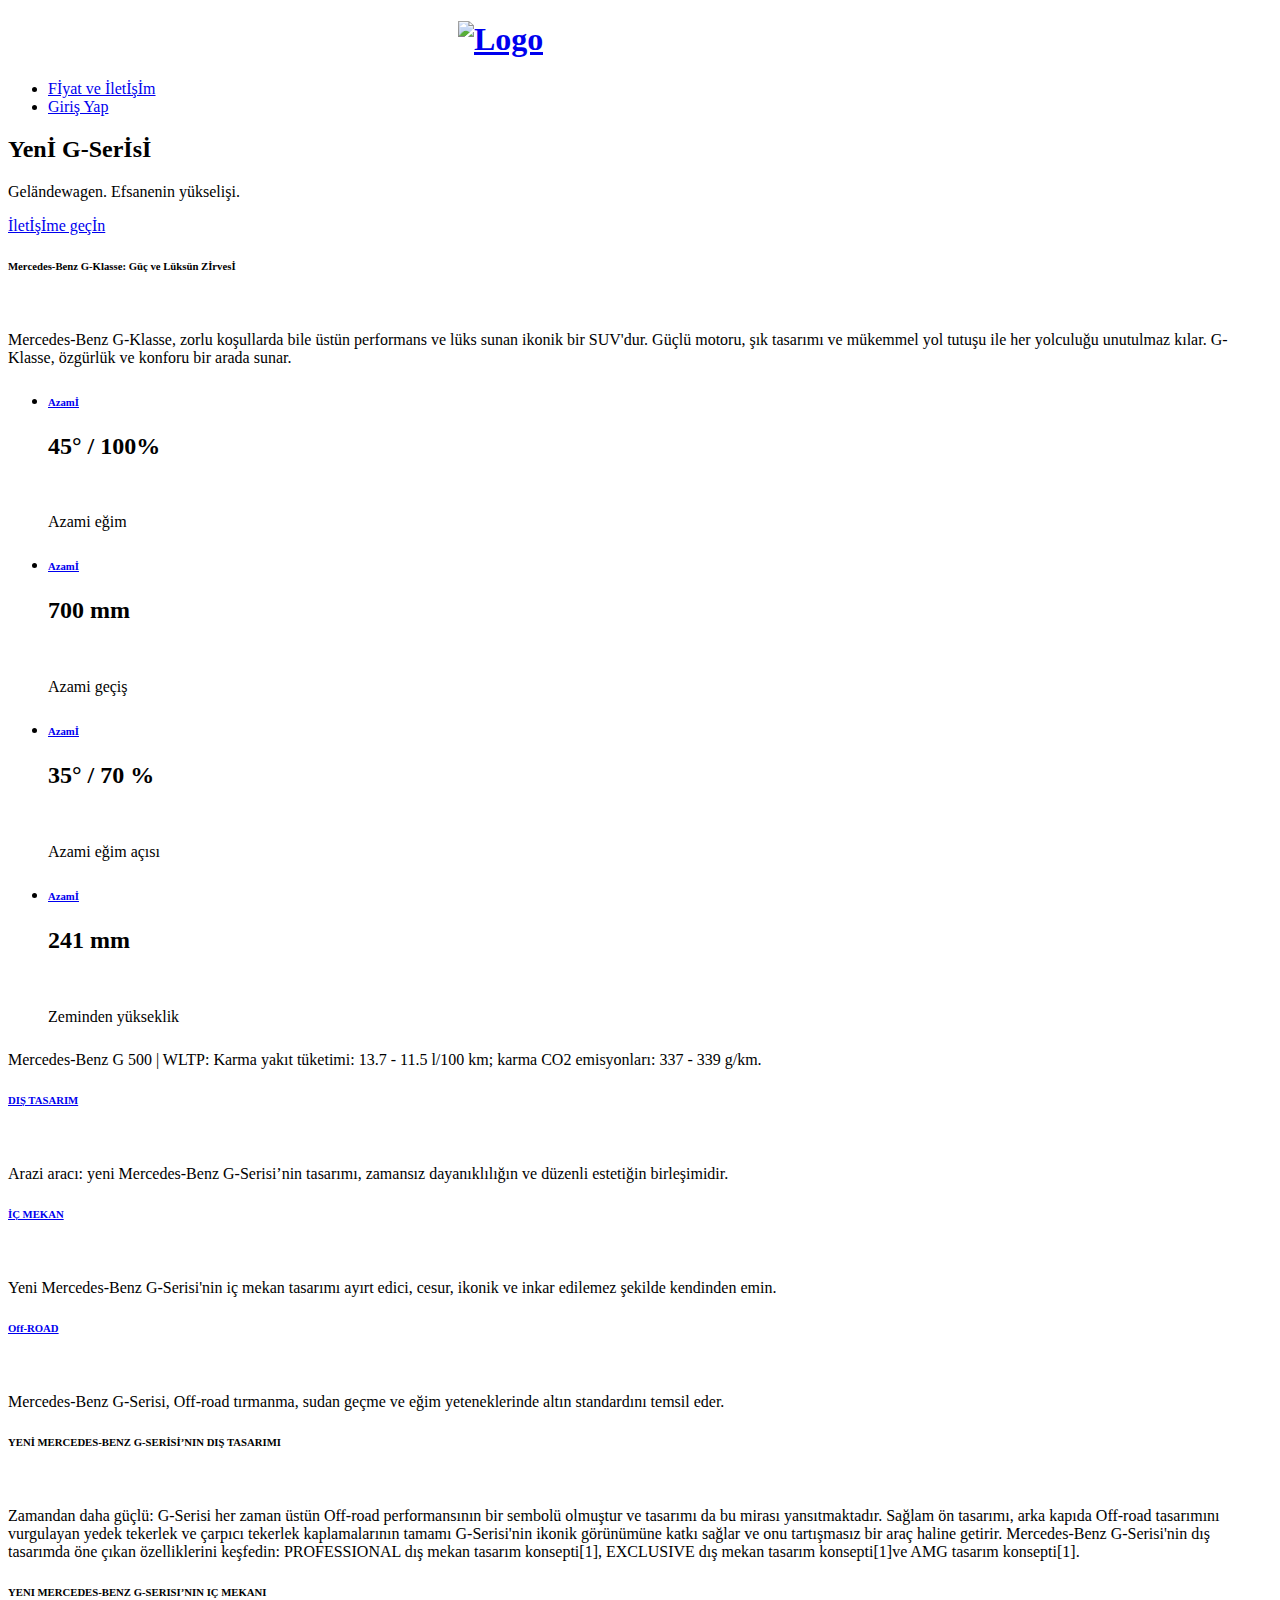
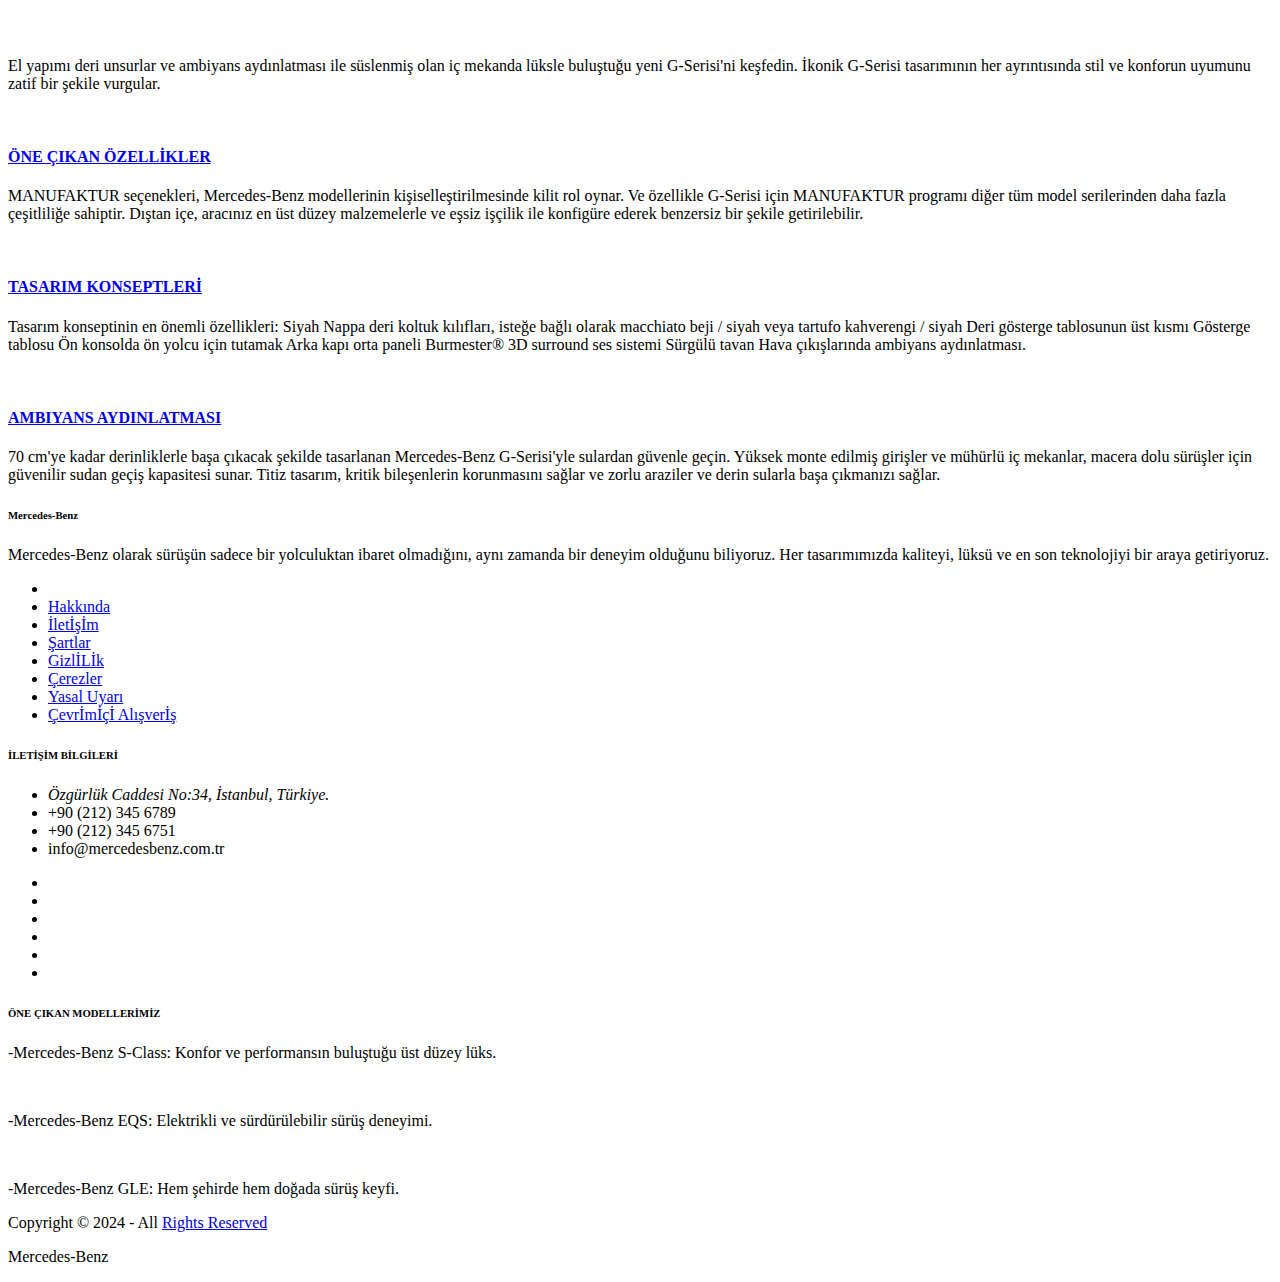
==== commit 0ebca238: "Add files via upload" ====
--- a/index.html
+++ b/index.html
@@ -1,429 +1,388 @@
-<!DOCTYPE html>
-<!--
-Template Name: Basend
-Author: <a href="http://www.os-templates.com/">OS Templates</a>
-Author URI: http://www.os-templates.com/
-Licence: Free to use under our free template licence terms
-Licence URI: http://www.os-templates.com/template-terms
--->
-<html lang="EN">
-  <head>
-    <title>G-Serisi | Mercedes-Benz</title>
-    <meta charset="utf-8" />
-    <meta
-      name="viewport"
-      content="width=device-width, initial-scale=1.0, maximum-scale=1.0, user-scalable=no"
-    />
-    <link
-      href="layout/styles/layout.css"
-      rel="stylesheet"
-      type="text/css"
-      media="all"
-    />
-  </head>
-  <body id="top">
-    <!-- Top Background Image Wrapper -->
-    <div
-      class="bgded overlay"
-      style="background-image: url('images/demo/backgrounds/01.png')"
-    >
-      <div class="wrapper row1">
-        <header id="header" class="hoc clear">
-          <div id="logo" class="fl_left">
-            <h1><img src="images/logo.svg" /></h1>
-          </div>
-          <nav id="mainav" class="fl_right">
-            <ul class="clear">
-              <li class="active"><a href="index.html">Fİyat ve İletİşİm</a></li>
-              <li>
-                <a class="drop" href="#">Gİrİş Yap</a>
-              </li>
-            </ul>
-          </nav>
-        </header>
-      </div>
-      <section id="pageintro" class="hoc clear">
-        <div>
-          <h2 class="heading">Yenİ G-Serİsİ</h2>
-          <p>Geländewagen. Efsanenin yükselişi.</p>
-          <footer><a href="#" class="button">İletişime geçin</a></footer>
-
-      </section>
-    </div>
-    <div class="wrapper row2">
-      <section class="hoc container clear">
-        <div class="sectiontitle">
-          <h6 class="heading">Mercedes-Benz G-Klasse: Güç ve Lüksün Zirvesi</h6>
-          <br />
-          <p>
-            Mercedes-Benz G-Klasse, zorlu koşullarda bile üstün performans ve
-            lüks sunan ikonik bir SUV'dur. Güçlü motoru, şık tasarımı ve
-            mükemmel yol tutuşu ile her yolculuğu unutulmaz kılar. G-Klasse,
-            özgürlük ve konforu bir arada sunar.
-          </p>
-        </div>
-        <ul class="nospace group services">
-          <li class="one_quarter first">
-            <article>
-              <a href="#"><i class="fa fa-3x fa-500px"></i></a>
-              <h6 class="heading font-x1"><a href="#">Azamİ</a></h6>
-              <h2>45° / 100%</h2>
-              <br />
-              <p>Azami eğim</p>
-            </article>
-          </li>
-          <li class="one_quarter">
-            <article>
-              <a href="#"><i class="fa fa-3x fa-lastfm"></i></a>
-              <h6 class="heading font-x1"><a href="#">Azamİ</a></h6>
-              <h2>700 mm</h2>
-              <br />
-              <p>Azami geçiş</p>
-            </article>
-          </li>
-          <li class="one_quarter">
-            <article>
-              <a href="#"><i class="fa fa-3x fa-puzzle-piece"></i></a>
-              <h6 class="heading font-x1"><a href="#">Azamİ</a></h6>
-              <h2>35° / 70 %</h2>
-              <br />
-              <p>Azami eğim açısı</p>
-            </article>
-          </li>
-          <li class="one_quarter">
-            <article>
-              <a href="#"><i class="fa fa-3x fa-ravelry"></i></a>
-              <h6 class="heading font-x1"><a href="#">Azamİ</a></h6>
-              <h2>241 mm</h2>
-              <br />
-              <p>Zeminden yükseklik</p>
-            </article>
-          </li>
-        </ul>
-        <div class="clear"></div>
-      </section>
-    </div>
-    <div class="wrapper row3">
-      <main class="hoc container clear">
-        <div class="sectiontitle">
-          <h6 class="heading"></h6>
-          <p>
-            Mercedes-Benz G 500 | WLTP: Karma yakıt tüketimi: 13.7 - 11.5 l/100
-            km; karma CO2 emisyonları: 337 - 339 g/km.
-          </p>
-        </div>
-        <div class="group excerpts">
-          <article class="one_third first">
-            <div class="hgroup">
-              <h6 class="heading">DIŞ TASARIM</h6>
-            </div>
-            <figure>
-              <a href="#"><img src="images/demo/320x220.png" alt="" /></a>
-            </figure>
-            <div class="txtwrap">
-              <p>
-                Arazi aracı: yeni Mercedes-Benz G-Serisi’nin tasarımı, zamansız
-                dayanıklılığın ve düzenli estetiğin birleşimidir.
-              </p>
-            </div>
-            <footer>
-              <ul class="faico clear">
-                <li>
-                  <a class="faicon-twitter" href="#"
-                    ><i class="fa fa-twitter"></i
-                  ></a>
-                </li>
-                <li>
-                  <a class="faicon-linkedin" href="#"
-                    ><i class="fa fa-linkedin"></i
-                  ></a>
-                </li>
-                <li>
-                  <a class="faicon-google-plus" href="#"
-                    ><i class="fa fa-google-plus"></i
-                  ></a>
-                </li>
-                <li>
-                  <a class="faicon-vk" href="#"><i class="fa fa-vk"></i></a>
-                </li>
-              </ul>
-            </footer>
-          </article>
-          <article class="one_third">
-            <div class="hgroup">
-              <h6 class="heading">İÇ MEKAN</h6>
-            </div>
-            <figure>
-              <a href="#"><img src="images/1.jpg" alt="" /></a>
-            </figure>
-            <div class="txtwrap">
-              <p>
-                Yeni Mercedes-Benz G-Serisi'nin iç mekan tasarımı ayırt edici,
-                cesur, ikonik ve inkar edilemez şekilde kendinden emin.
-              </p>
-            </div>
-            <footer>
-              <ul class="faico clear">
-                <li>
-                  <a class="faicon-twitter" href="#"
-                    ><i class="fa fa-twitter"></i
-                  ></a>
-                </li>
-                <li>
-                  <a class="faicon-linkedin" href="#"
-                    ><i class="fa fa-linkedin"></i
-                  ></a>
-                </li>
-                <li>
-                  <a class="faicon-google-plus" href="#"
-                    ><i class="fa fa-google-plus"></i
-                  ></a>
-                </li>
-                <li>
-                  <a class="faicon-vk" href="#"><i class="fa fa-vk"></i></a>
-                </li>
-              </ul>
-            </footer>
-          </article>
-          <article class="one_third">
-            <div class="hgroup">
-              <h6 class="heading">Off-ROAD</h6>
-            </div>
-            <figure>
-              <a href="#"><img src="images/2.jpg" alt="" /></a>
-            </figure>
-            <div class="txtwrap">
-              <p>
-                Mercedes-Benz G-Serisi, Off-road tırmanma, sudan geçme ve eğim
-                yeteneklerinde altın standardını temsil eder.
-              </p>
-            </div>
-            <footer>
-              <ul class="faico clear">
-                <li>
-                  <a class="faicon-twitter" href="#"
-                    ><i class="fa fa-twitter"></i
-                  ></a>
-                </li>
-                <li>
-                  <a class="faicon-linkedin" href="#"
-                    ><i class="fa fa-linkedin"></i
-                  ></a>
-                </li>
-                <li>
-                  <a class="faicon-google-plus" href="#"
-                    ><i class="fa fa-google-plus"></i
-                  ></a>
-                </li>
-                <li>
-                  <a class="faicon-vk" href="#"><i class="fa fa-vk"></i></a>
-                </li>
-              </ul>
-            </footer>
-          </article>
-        </div>
-        <div class="clear"></div>
-      </main>
-    </div>
-    <div class="wrapper overlay coloured">
-      <section class="hoc container clear">
-        <div class="sectiontitle">
-          <h6 class="heading">YENI MERCEDES-BENZ G-SERISI’NIN DIŞ TASARIMI</h6>
-          <br />
-          <p>
-            Zamandan daha güçlü: G-Serisi her zaman üstün Off-road
-            performansının bir sembolü olmuştur ve tasarımı da bu mirası
-            yansıtmaktadır. Sağlam ön tasarımı, arka kapıda Off-road tasarımını
-            vurgulayan yedek tekerlek ve çarpıcı tekerlek kaplamalarının tamamı
-            G-Serisi'nin ikonik görünümüne katkı sağlar ve onu tartışmasız bir
-            araç haline getirir. Mercedes-Benz G-Serisi'nin dış tasarımda öne
-            çıkan özelliklerini keşfedin: PROFESSIONAL dış mekan tasarım
-            konsepti[1], EXCLUSIVE dış mekan tasarım konsepti[1]ve AMG tasarım
-            konsepti[1].
-          </p>
-        </div>
-        <div class="clear"></div>
-      </section>
-    </div>
-    <div class="wrapper row3">
-      <section class="hoc container clear">
-        <div class="sectiontitle">
-          <h6 class="heading">YENI MERCEDES-BENZ G-SERISI’NIN IÇ MEKANI</h6>
-          <br>
-          <p>
-            El yapımı deri unsurlar ve ambiyans aydınlatması ile süslenmiş olan
-            iç mekanda lüksle buluştuğu yeni G-Serisi'ni keşfedin. İkonik
-            G-Serisi tasarımının her ayrıntısında stil ve konforun uyumunu zatif
-            bir şekile vurgular.
-          </p>
-        </div>
-        <div class="group excerpts">
-          <article class="one_third first">
-            <figure>
-              <img src="images/3.jpg" alt="" />
-            </figure>
-            <div class="hgroup">
-              <h4 class="heading">ÖNE ÇIKAN ÖZELLİKLER</h4>
-            </div>
-            <div class="txtwrap">
-              <p>
-                MANUFAKTUR seçenekleri, Mercedes-Benz modellerinin
-                kişiselleştirilmesinde kilit rol oynar. Ve özellikle G-Serisi
-                için MANUFAKTUR programı diğer tüm model serilerinden daha fazla
-                çeşitliliğe sahiptir. Dıştan içe, aracınız en üst düzey
-                malzemelerle ve eşsiz işçilik ile konfigüre ederek benzersiz bir
-                şekilde G-Serisi haline getirilebilir.
-              </p>
-            </div>
-            <footer><a class="btn" href="#">DEVAMINI OKU &raquo;</a></footer>
-          </article>
-          <article class="one_third">
-            <figure>
-              <img src="images/4.jpg" alt="" />
-            </figure>
-            <div class="hgroup">
-              <h4 class="heading">TASARIM KONSEPTLERİ</h4>
-            </div>
-            <div class="txtwrap">
-              <p>
-                Tasarım konseptinin en önemli özellikleri: Siyah Nappa deri
-                koltuk kılıfları, isteğe bağlı olarak macchiato beji / siyah
-                veya tartufo kahverengi / siyah Deri gösterge tablosunun üst
-                kısmı Gösterge tablosu Ön konsolda ön yolcu için tutamak Arka
-                kapı orta paneli Burmester® 3D surround ses sistemi Sürgülü
-                tavan Hava çıkışlarında ambiyans aydınlatması.
-              </p>
-            </div>
-            <footer><a class="btn" href="#">DEVAMINI OKU &raquo;</a></footer>
-          </article>
-          <article class="one_third">
-            <figure>
-              <img src="images/5.jpg" alt="" />
-            </figure>
-            <div class="hgroup">
-              <h4 class="heading">AMBIYANS AYDINLATMASI</h4>
-            </div>
-            <div class="txtwrap">
-              <p>
-                70 cm'ye kadar derinliklerle başa çıkacak şekilde tasarlanan
-                Mercedes-Benz G-Serisi'yle sulardan güvenle geçin. Yüksek monte
-                edilmiş girişler ve mühürlü iç mekanlar, macera dolu sürüşler
-                için güvenilir sudan geçiş kapasitesi sunar. Titiz tasarım,
-                kritik bileşenlerin korunmasını sağlar ve zorlu araziler ve
-                derin sularla başa çıkmanızı sağlar.
-              </p>
-            </div>
-            <footer><a class="btn" href="#">DEVAMINI OKU &raquo;</a></footer>
-          </article>
-        </div>
-        <div class="clear"></div>
-      </section>
-    </div>
-    <div
-      class="wrapper row4 bgded overlay"
-      style="background-image: url('images/demo/backgrounds/02.png')"
-    >
-      <footer id="footer" class="hoc clear">
-        <div class="one_third first">
-            <h6 class="heading">Mercedes-Benz</h6>
-            <p>
-              Mercedes-Benz olarak sürüşün sadece bir yolculuktan ibaret olmadığını, aynı zamanda bir deneyim olduğunu biliyoruz. Her tasarımımızda kaliteyi, lüksü ve en son teknolojiyi bir araya getiriyoruz.
-            </p>
-            <p class="btmspace-50">
-              
-            </p>
-            <nav>
-              <ul class="nospace">
-                <li>
-                  <a href="index.html"><i class="fa fa-lg fa-home"></i></a>
-                </li>
-                <li><a href="#">Hakkında</a></li>
-                <li><a href="#">İletişim</a></li>
-                <li><a href="#">Şartlar</a></li>
-                <li><a href="#">Gizlilik</a></li>
-                <li><a href="#">Çerezler</a></li>
-                <li><a href="#">Yasal Uyarı</a></li>
-                <li><a href="#">Çevrimiçi Alışveriş</a></li>
-              </ul>
-            </nav>
-          </div>
-          <div class="one_third">
-            <h6 class="heading">İLETIŞIM BILGILERI</h6>
-            <ul class="nospace btmspace-30 linklist contact">
-              <li>
-                <i class="fa fa-map-marker"></i>
-                <address>Özgürlük Caddesi No:34, İstanbul, Türkiye.</address>
-              </li>
-              <li><i class="fa fa-phone"></i> +90 (212) 345 6789 </li>
-              <li><i class="fa fa-fax"></i> +90 (212) 345 6751</li>
-              <li><i class="fa fa-envelope-o"></i> info@mercedesbenz.com.tr</li>
-            </ul>
-            <ul class="faico clear">
-              <li>
-                <a class="faicon-facebook" href="#"
-                  ><i class="fa fa-facebook"></i
-                ></a>
-              </li>
-              <li>
-                <a class="faicon-twitter" href="#"
-                  ><i class="fa fa-twitter"></i
-                ></a>
-              </li>
-              <li>
-                <a class="faicon-dribble" href="#"
-                  ><i class="fa fa-dribbble"></i
-                ></a>
-              </li>
-              <li>
-                <a class="faicon-linkedin" href="#"
-                  ><i class="fa fa-linkedin"></i
-                ></a>
-              </li>
-              <li>
-                <a class="faicon-google-plus" href="#"
-                  ><i class="fa fa-google-plus"></i
-                ></a>
-              </li>
-              <li>
-                <a class="faicon-vk" href="#"><i class="fa fa-vk"></i></a>
-              </li>
-            </ul>
-          </div>
-          <div class="one_third">
-            <h6 class="heading">ÖNE ÇIKAN MODELLERIMIZ</h6>
-              <p></p> 
-                -Mercedes-Benz S-Class: Konfor ve performansın buluştuğu üst düzey lüks.</p>
-                <br /></p>
-                <p> -Mercedes-Benz EQS: Elektrikli ve sürdürülebilir sürüş deneyimi. </p>
-                <br />              
-                <p> -Mercedes-Benz GLE: Hem şehirde hem doğada sürüş keyfi.</p>
-              </p>
-            </article>
-          </div>
-        </footer>
-      </div>
-      <div class="wrapper row5">
-        <div id="copyright" class="hoc clear">
-          <p class="fl_left">
-            Copyright &copy; 2024 - All 
-            <a href="#">Rights Reserved</a>
-          </p>
-          <p class="fl_right">
-            Mercedes-Benz
-            <a
-              target="_blank"
-              href="http://www.os-templates.com/"
-              title="Free Website Templates"
-              ></a
-            >
-          </p>
-        </div>
-      </div>
-      <a id="backtotop" href="#top"><i class="fa fa-chevron-up"></i></a>
-      <!-- JAVASCRIPT -->
-      <script src="layout/scripts/jquery.min.js"></script>
-      <script src="layout/scripts/jquery.backtotop.js"></script>
-      <script src="layout/scripts/jquery.mobilemenu.js"></script>
-    </body>
-  </html>
+<!DOCTYPE html>
+<!--
+Template Name: Basend
+Author: <a href="http://www.os-templates.com/">OS Templates</a>
+Author URI: http://www.os-templates.com/
+Licence: Free to use under our free template licence terms
+Licence URI: http://www.os-templates.com/template-terms
+-->
+<html lang="EN">
+  <head>
+    <title>G-Serisi | Mercedes-Benz</title>
+    <meta charset="utf-8" />
+    <meta
+      name="viewport"
+      content="width=device-width, initial-scale=1.0, maximum-scale=1.0, user-scalable=no"
+    />
+    <link
+      href="layout/styles/layout.css"
+      rel="stylesheet"
+      type="text/css"
+      media="all"
+    />
+    <link rel="shortcut icon" type="image/icon" href="assets/logo/favicon.png"/>
+  </head>
+  <body id="top">
+    <!-- Top Background Image Wrapper -->
+    <div
+      class="bgded overlay"
+      style="background-image: url('images/demo/backgrounds/01.png')"
+    >
+      <div class="wrapper row1">
+        <header id="header" class="hoc clear">
+          <div id="logo" class="fl_left" style="margin:8px 0 0 0; position: relative; left: 450px;">
+            <h1>
+    <a href="index.html">
+        <img src="images/logo.svg" alt="Logo">
+    </a>
+</h1>
+          </div>
+          <nav id="mainav" class="fl_right">
+            <ul class="clear">
+              <li class="active"><a href="fiyat.html">Fİyat ve İletİşİm</a></li>
+              <li>
+    <a href="giris.html" class="drop">Giriş Yap</a>
+</li>
+				
+            </ul>
+          </nav>
+        </header>
+      </div>
+      <section id="pageintro" class="hoc clear">
+        <div>
+          <h2 class="heading">Yenİ G-Serİsİ</h2>
+          <p>Geländewagen. Efsanenin yükselişi.</p>
+          <footer>
+    <a href="fiyat.html" class="button">İletİşİme geçİn</a>
+</footer>
+
+      </section>
+    </div>
+    <div class="wrapper row2">
+      <section class="hoc container clear">
+        <div class="sectiontitle">
+          <h6 class="heading">Mercedes-Benz G-Klasse: Güç ve Lüksün Zİrvesİ</h6>
+          <br />
+          <p>
+            Mercedes-Benz G-Klasse, zorlu koşullarda bile üstün performans ve
+            lüks sunan ikonik bir SUV'dur. Güçlü motoru, şık tasarımı ve
+            mükemmel yol tutuşu ile her yolculuğu unutulmaz kılar. G-Klasse,
+            özgürlük ve konforu bir arada sunar.
+          </p>
+        </div>
+        <ul class="nospace group services">
+          <li class="one_quarter first">
+            <article>
+              <a href="#"><i class="fa fa-3x fa-500px"></i></a>
+              <h6 class="heading font-x1"><a href="#">Azamİ</a></h6>
+              <h2>45° / 100%</h2>
+              <br />
+              <p>Azami eğim</p>
+            </article>
+          </li>
+          <li class="one_quarter">
+            <article>
+              <a href="#"><i class="fa fa-3x fa-lastfm"></i></a>
+              <h6 class="heading font-x1"><a href="#">Azamİ</a></h6>
+              <h2>700 mm</h2>
+              <br />
+              <p>Azami geçiş</p>
+            </article>
+          </li>
+          <li class="one_quarter">
+            <article>
+              <a href="#"><i class="fa fa-3x fa-puzzle-piece"></i></a>
+              <h6 class="heading font-x1"><a href="#">Azamİ</a></h6>
+              <h2>35° / 70 %</h2>
+              <br />
+              <p>Azami eğim açısı</p>
+            </article>
+          </li>
+          <li class="one_quarter">
+            <article>
+              <a href="#"><i class="fa fa-3x fa-ravelry"></i></a>
+              <h6 class="heading font-x1"><a href="#">Azamİ</a></h6>
+              <h2>241 mm</h2>
+              <br />
+              <p>Zeminden yükseklik</p>
+            </article>
+          </li>
+        </ul>
+        <div class="clear"></div>
+      </section>
+    </div>
+    <div class="wrapper row3">
+      <main class="hoc container clear">
+        <div class="sectiontitle">
+          <h6 class="heading"></h6>
+          <p>
+            Mercedes-Benz G 500 | WLTP: Karma yakıt tüketimi: 13.7 - 11.5 l/100
+            km; karma CO2 emisyonları: 337 - 339 g/km.
+          </p>
+        </div>
+        <div class="group excerpts">
+          <article class="one_third first">
+            <div class="hgroup">
+				<a href= "d.tasarim/d.tasarim.html">
+              <h6  class="heading">DIŞ TASARIM</h6>
+					</a>
+
+            </div>
+            <figure>
+              <a href="d.tasarim/d.tasarim.html"><img src="images/demo/320x220.png" alt="" /></a>
+            </figure>
+            <div class="txtwrap">
+              <p>
+                Arazi aracı: yeni Mercedes-Benz G-Serisi’nin tasarımı, zamansız
+                dayanıklılığın ve düzenli estetiğin birleşimidir.
+              </p>
+            </div>
+          </article>
+          <article class="one_third">
+            <div class="hgroup">
+				<a href= "ic/ic.html">
+              <h6 class="heading">İÇ MEKAN</h6>
+				</a>
+
+            </div>
+            <figure>
+              <a href= "ic/ic.html"><img src="images/1.jpg" alt="" /></a>
+            </figure>
+            <div class="txtwrap">
+              <p>
+                Yeni Mercedes-Benz G-Serisi'nin iç mekan tasarımı ayırt edici,
+                cesur, ikonik ve inkar edilemez şekilde kendinden emin.
+              </p>
+            </div>
+          </article>
+          <article class="one_third">
+            <div class="hgroup">
+				<a href= "off-r/off-road.html">
+              <h6 class="heading">Off-ROAD</h6>
+				</a>
+            </div>
+            <figure>
+              <a href= "off-r/off-road.html"><img src="images/2.jpg" alt="" /></a>
+            </figure>
+            <div class="txtwrap">
+              <p>
+                Mercedes-Benz G-Serisi, Off-road tırmanma, sudan geçme ve eğim
+                yeteneklerinde altın standardını temsil eder.
+              </p>
+            </div>
+          </article>
+        </div>
+        <div class="clear"></div>
+      </main>
+    </div>
+    <div class="wrapper overlay coloured">
+      <section class="hoc container clear">
+        <div class="sectiontitle">
+          <h6 class="heading">YENİ MERCEDES-BENZ G-SERİSİ’NIN DIŞ TASARIMI</h6>
+          <br />
+          <p>
+            Zamandan daha güçlü: G-Serisi her zaman üstün Off-road
+            performansının bir sembolü olmuştur ve tasarımı da bu mirası
+            yansıtmaktadır. Sağlam ön tasarımı, arka kapıda Off-road tasarımını
+            vurgulayan yedek tekerlek ve çarpıcı tekerlek kaplamalarının tamamı
+            G-Serisi'nin ikonik görünümüne katkı sağlar ve onu tartışmasız bir
+            araç haline getirir. Mercedes-Benz G-Serisi'nin dış tasarımda öne
+            çıkan özelliklerini keşfedin: PROFESSIONAL dış mekan tasarım
+            konsepti[1], EXCLUSIVE dış mekan tasarım konsepti[1]ve AMG tasarım
+            konsepti[1].
+          </p>
+        </div>
+        <div class="clear"></div>
+      </section>
+    </div>
+    <div class="wrapper row3">
+      <section class="hoc container clear">
+        <div class="sectiontitle">
+          <h6 class="heading">YENI MERCEDES-BENZ G-SERISI’NIN IÇ MEKANI</h6>
+          <br>
+          <p>
+            El yapımı deri unsurlar ve ambiyans aydınlatması ile süslenmiş olan
+            iç mekanda lüksle buluştuğu yeni G-Serisi'ni keşfedin. İkonik
+            G-Serisi tasarımının her ayrıntısında stil ve konforun uyumunu zatif
+            bir şekile vurgular.
+          </p>
+        </div>
+        <div class="group excerpts">
+          <article class="one_third first">
+            <figure> 
+				<a href= "ozellik/ozellik.html">
+              <img src="images/3.jpg" alt="" />
+				</a>
+            </figure>
+            <div class="hgroup">
+				<a href="ozellik/ozellik.html">
+              <h4 class="heading">ÖNE ÇIKAN ÖZELLİKLER</h4>
+				</a>
+            </div>
+            <div class="txtwrap">
+              <p>
+                MANUFAKTUR seçenekleri, Mercedes-Benz modellerinin
+                kişiselleştirilmesinde kilit rol oynar. Ve özellikle G-Serisi
+                için MANUFAKTUR programı diğer tüm model serilerinden daha fazla
+                çeşitliliğe sahiptir. Dıştan içe, aracınız en üst düzey
+                malzemelerle ve eşsiz işçilik ile konfigüre ederek benzersiz bir
+                şekile getirilebilir.
+              </p>
+			  </div>
+          </article>
+          <article class="one_third">
+            <figure>
+				<a href= "i.mekan/i.mekan.html">
+              <img src="images/4.jpg" alt="" />
+            </figure>
+            <div class="hgroup">
+				<a href= "i.mekan/i.mekan.html">
+              <h4 class="heading">TASARIM KONSEPTLERİ</h4>
+				</a>
+            </div>
+            <div class="txtwrap">
+              <p>
+                Tasarım konseptinin en önemli özellikleri: Siyah Nappa deri
+                koltuk kılıfları, isteğe bağlı olarak macchiato beji / siyah
+                veya tartufo kahverengi / siyah Deri gösterge tablosunun üst
+                kısmı Gösterge tablosu Ön konsolda ön yolcu için tutamak Arka
+                kapı orta paneli Burmester® 3D surround ses sistemi Sürgülü
+                tavan Hava çıkışlarında ambiyans aydınlatması.
+              </p>
+            </div>
+            
+          </article>
+          <article class="one_third">
+            <figure>
+				<a href= "ambiyans/ambiyans.html">
+              <img src="images/5.jpg" alt="" />
+            </figure>
+            <div class="hgroup">
+				<a href= "ambiyans/ambiyans.html">
+              <h4 class="heading">AMBIYANS AYDINLATMASI</h4>
+				</a>
+            </div>
+            <div class="txtwrap">
+              <p>
+                70 cm'ye kadar derinliklerle başa çıkacak şekilde tasarlanan
+                Mercedes-Benz G-Serisi'yle sulardan güvenle geçin. Yüksek monte
+                edilmiş girişler ve mühürlü iç mekanlar, macera dolu sürüşler
+                için güvenilir sudan geçiş kapasitesi sunar. Titiz tasarım,
+                kritik bileşenlerin korunmasını sağlar ve zorlu araziler ve
+                derin sularla başa çıkmanızı sağlar.
+              </p>
+            </div>
+            
+          </article>
+        </div>
+        <div class="clear"></div>
+      </section>
+    </div>
+    <div
+      class="wrapper row4 bgded overlay"
+      style="background-image: url('images/demo/backgrounds/02.png')"
+    >
+      <footer id="footer" class="hoc clear">
+        <div class="one_third first">
+            <h6 class="heading">Mercedes-Benz</h6>
+            <p>
+              Mercedes-Benz olarak sürüşün sadece bir yolculuktan ibaret olmadığını, aynı zamanda bir deneyim olduğunu biliyoruz. Her tasarımımızda kaliteyi, lüksü ve en son teknolojiyi bir araya getiriyoruz.
+            </p>
+            <p class="btmspace-50">
+              
+            </p>
+            <nav>
+              <ul class="nospace">
+                <li>
+                  <a href="index.html"><i class="fa fa-lg fa-home"></i></a>
+                </li>
+                <li><a href="#">Hakkında</a></li>
+                <li><a href="#">İletİşİm</a></li>
+                <li><a href="#">Şartlar</a></li>
+                <li><a href="#">GizlİLİk</a></li>
+                <li><a href="#">Çerezler</a></li>
+                <li><a href="#">Yasal Uyarı</a></li>
+                <li><a href="#">Çevrİmİçİ Alışverİş</a></li>
+              </ul>
+            </nav>
+          </div>
+          <div class="one_third">
+            <h6 class="heading">İLETİŞİM BİLGİLERİ</h6>
+            <ul class="nospace btmspace-30 linklist contact">
+              <li>
+                <i class="fa fa-map-marker"></i>
+                <address>Özgürlük Caddesi No:34, İstanbul, Türkiye.</address>
+              </li>
+              <li><i class="fa fa-phone"></i> +90 (212) 345 6789 </li>
+              <li><i class="fa fa-fax"></i> +90 (212) 345 6751</li>
+              <li><i class="fa fa-envelope-o"></i> info@mercedesbenz.com.tr</li>
+            </ul>
+            <ul class="faico clear">
+              <li>
+                <a class="faicon-facebook" href="#"
+                  ><i class="fa fa-facebook"></i
+                ></a>
+              </li>
+              <li>
+                <a class="faicon-twitter" href="#"
+                  ><i class="fa fa-twitter"></i
+                ></a>
+              </li>
+              <li>
+                <a class="faicon-dribble" href="#"
+                  ><i class="fa fa-dribbble"></i
+                ></a>
+              </li>
+              <li>
+                <a class="faicon-linkedin" href="#"
+                  ><i class="fa fa-linkedin"></i
+                ></a>
+              </li>
+              <li>
+                <a class="faicon-google-plus" href="#"
+                  ><i class="fa fa-google-plus"></i
+                ></a>
+              </li>
+              <li>
+                <a class="faicon-vk" href="#"><i class="fa fa-vk"></i></a>
+              </li>
+            </ul>
+          </div>
+          <div class="one_third">
+            <h6 class="heading">ÖNE ÇIKAN MODELLERİMİZ</h6>
+              <p></p> 
+                -Mercedes-Benz S-Class: Konfor ve performansın buluştuğu üst düzey lüks.</p>
+                <br /></p>
+                <p> -Mercedes-Benz EQS: Elektrikli ve sürdürülebilir sürüş deneyimi. </p>
+                <br />              
+                <p> -Mercedes-Benz GLE: Hem şehirde hem doğada sürüş keyfi.</p>
+              </p>
+            </article>
+          </div>
+        </footer>
+      </div>
+      <div class="wrapper row5">
+        <div id="copyright" class="hoc clear">
+          <p class="fl_left">
+            Copyright &copy; 2024 - All 
+            <a href="#">Rights Reserved</a>
+          </p>
+          <p class="fl_right">
+            Mercedes-Benz
+            <a
+              target="_blank"
+              href="http://www.os-templates.com/"
+              title="Free Website Templates"
+              ></a
+            >
+          </p>
+        </div>
+      </div>
+      <a id="backtotop" href="#top"><i class="fa fa-chevron-up"></i></a>
+      <!-- JAVASCRIPT -->
+      <script src="layout/scripts/jquery.min.js"></script>
+      <script src="layout/scripts/jquery.backtotop.js"></script>
+      <script src="layout/scripts/jquery.mobilemenu.js"></script>
+    </body>
+  </html>
   